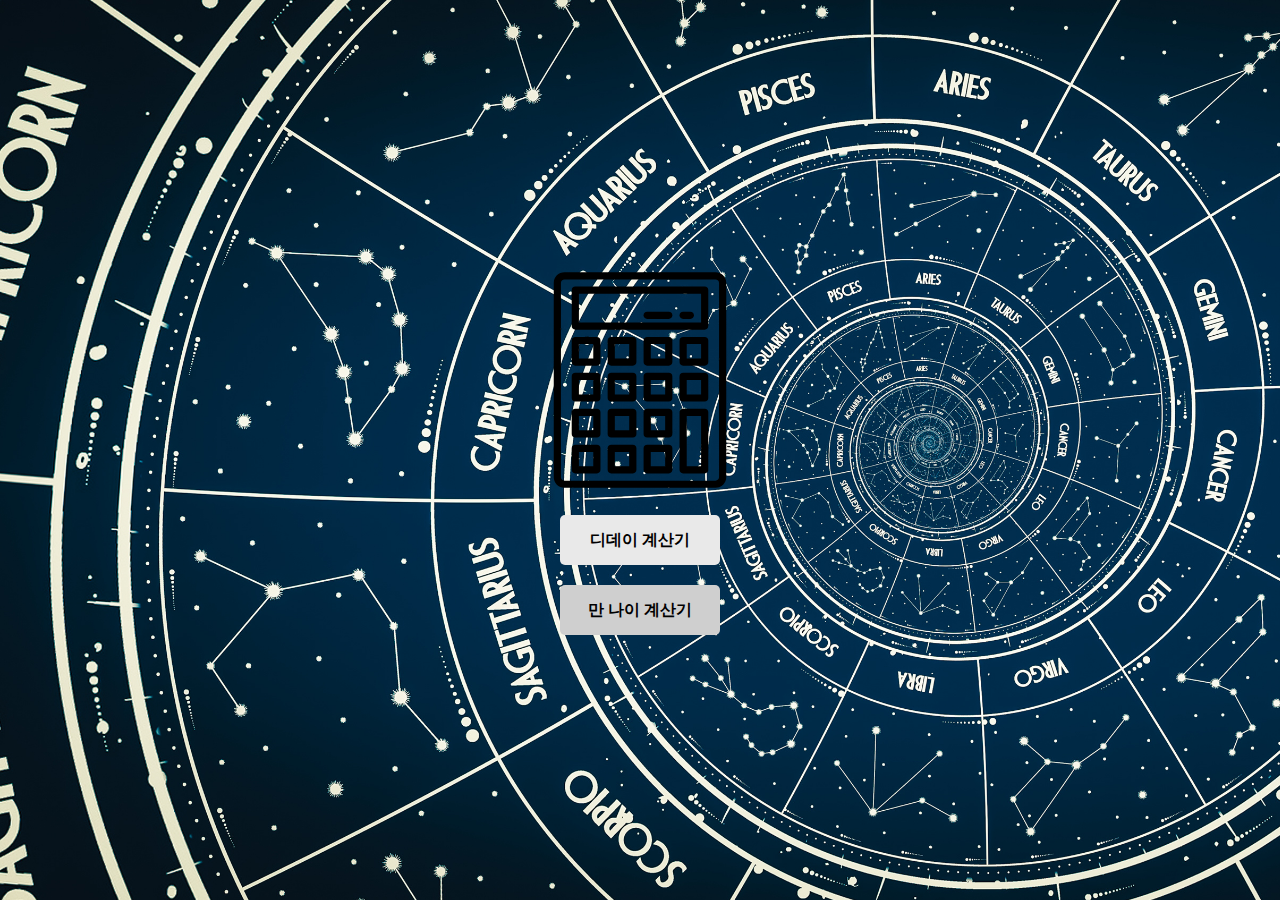
==== index.html @ 4eab1306 "파일경로 변경" ====
<!DOCTYPE html>
<html lang="en">
  <head>
    <meta charset="UTF-8" />
    <meta http-equiv="X-UA-Compatible" content="IE=edge" />
    <meta name="viewport" content="width=device-width, initial-scale=1.0" />
    <title>계산기 메인화면</title>
    <link rel="stylesheet" href="./lib/css/reset.css" />
    <link rel="stylesheet" href="./lib/css/common.css" />
  </head>
  <body>
    <div class="wrapper">
      <div class="container main">
        <div class="content">
          <div class="mainImg">
            <img src="./images/main/calc.svg" alt="메인화면 계산기 이미지" />
          </div>

          <div class="flexBtn">
            <button onclick="movePage()">디데이 계산기</button>
            <button style="cursor: default">만 나이 계산기</button>
          </div>
        </div>
      </div>
    </div>
    <script src="./lib/js/home.js"></script>
  </body>
</html>
---- lib/css/common.css ----
.wrapper {
  width: 100vw;
  height: 100vh;
}
.container {
  min-width: 100vw;
  min-height: 100vh;
  display: grid;
  place-items: center;
  padding: 20px;
  text-align: center;
}
.container .content {
  width: 100%;
  display: flex;
  flex-direction: column;
  gap: 20px;
  align-items: center;
}

/* loading-box */
.container .loading-box {
  width: 300px;
  height: 300px;
  display: flex;
  flex-direction: column;
  align-items: center;
  justify-content: center;
  padding: 20px;
  border-radius: 10px;
  background: #fbfbfb;
  box-shadow: 16px 16px 34px 6px rgba(0, 0, 0, 0.25);
}
.container .loading-box img {
  width: 150px;
  height: 150px;
  vertical-align: middle;
}
.container .loading-box p {
  font-size: 24px;
}

/* main page */
.container.main {
  background: url(../../images/main/mainbg01.jpeg);
  background-size: cover;
}
.container .mainImg {
  width: 230px;
  height: 230px;
}

/* sub1 page */
.container .content.inputTxt > .dayInput {
  margin-top: 20px;
}
.container .dayInput {
  display: flex;
  gap: 10px;
  justify-content: center;
  width: calc(100% - 30%);
}
.container .dayInput form {
  display: flex;
  gap: 10px;
  width: 80%;
}
/* button */
.container .flexBtn {
  display: flex;
  flex-direction: column;
  gap: 20px;
  align-items: center;
}
.flexBtn button {
  width: 160px;
  height: 50px;
  border-radius: 5px;
}
.flexBtn button:first-child {
  background-color: #e9e9e9;
  font-size: 16px;
  font-weight: 600;
}
.flexBtn button:last-child {
  background-color: #cfcfcf;
  font-size: 16px;
  font-weight: 600;
}

/* input */
/* .dayInput { display:flex; align-items:center; gap:10px; width:15%; } */
.dayInput select {
  height: 40px;
  text-align: center;
}
/* .dayInput select option {  } */
.dayInput button {
  width: 10%;
  background: #000;
  color: #fff;
  font-weight: 600;
}

/* sub2 page */
.container .gnb {
  width: 40px;
  height: 40px;
  position: absolute;
  top: 0;
  right: 18px;
}
.container .gnb .icon {
  width: 40px;
}
.gnb .icon:hover {
  cursor: pointer;
}
.container .content.dayCalcResult {
  padding: 100px 0;
  background: #dce6ff;
}
.container .mainImg.end {
  width: 150px;
  height: 150px;
}

.container .resultInput {
  display: flex;
  flex-direction: column;
  justify-content: center;
  width: 420px;
  height: 220px;
  text-align: center;
  background: #fff;
  border: 1px solid #000;
}
.container .resultInput p {
  font-size: 18px;
}
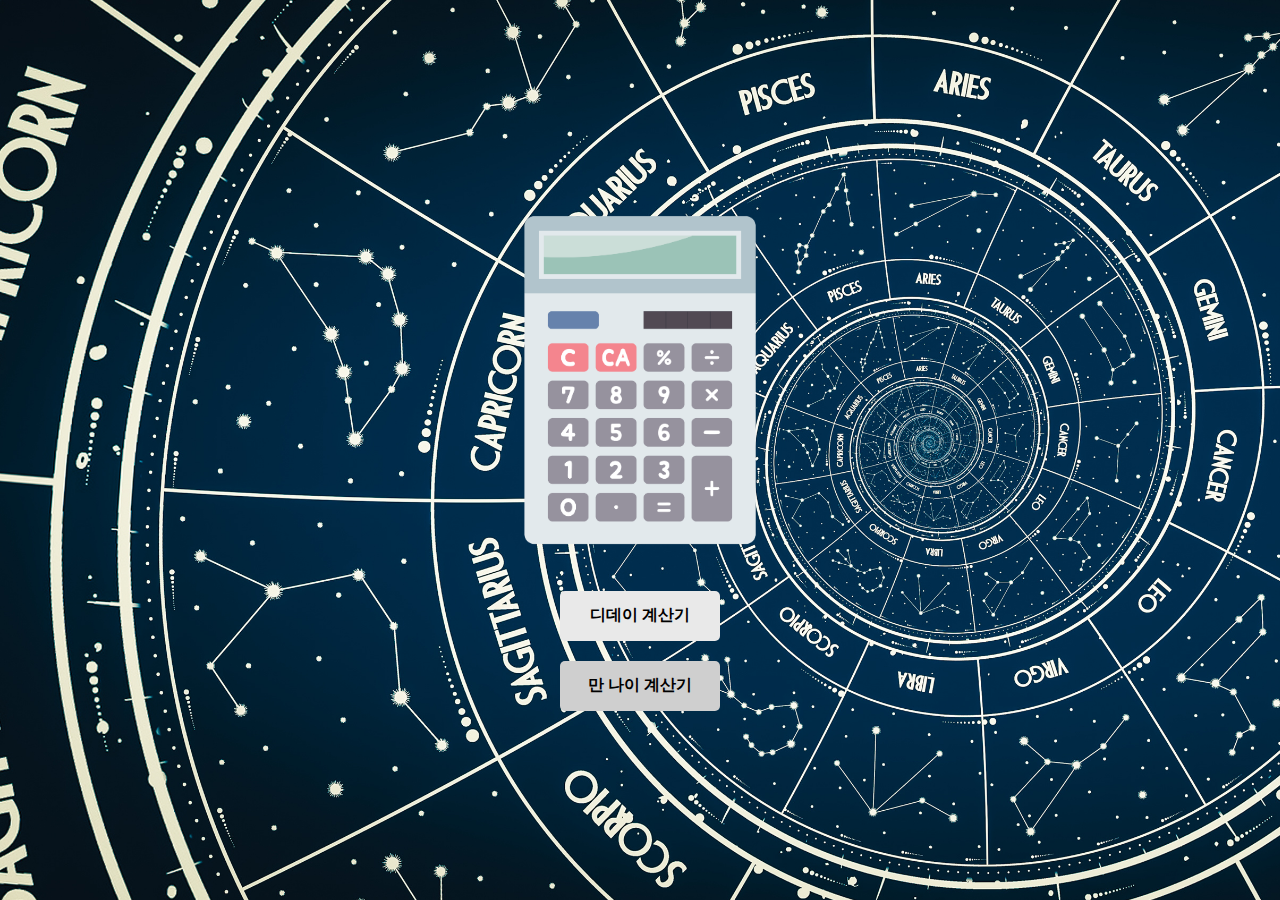
==== commit f76ab289: "main 계산기 이미지 변경 및 mainImg css 변경" ====
--- a/index.html
+++ b/index.html
@@ -13,7 +13,10 @@
       <div class="container main">
         <div class="content">
           <div class="mainImg">
-            <img src="./images/main/calc.svg" alt="메인화면 계산기 이미지" />
+            <img
+              src="./images/main/calcImg02.png"
+              alt="메인화면 계산기 이미지"
+            />
           </div>
 
           <div class="flexBtn">
--- a/lib/css/common.css
+++ b/lib/css/common.css
@@ -46,8 +46,8 @@
   background-size: cover;
 }
 .container .mainImg {
-  width: 230px;
-  height: 230px;
+  width: 300px;
+  height: auto;
 }
 
 /* sub1 page */
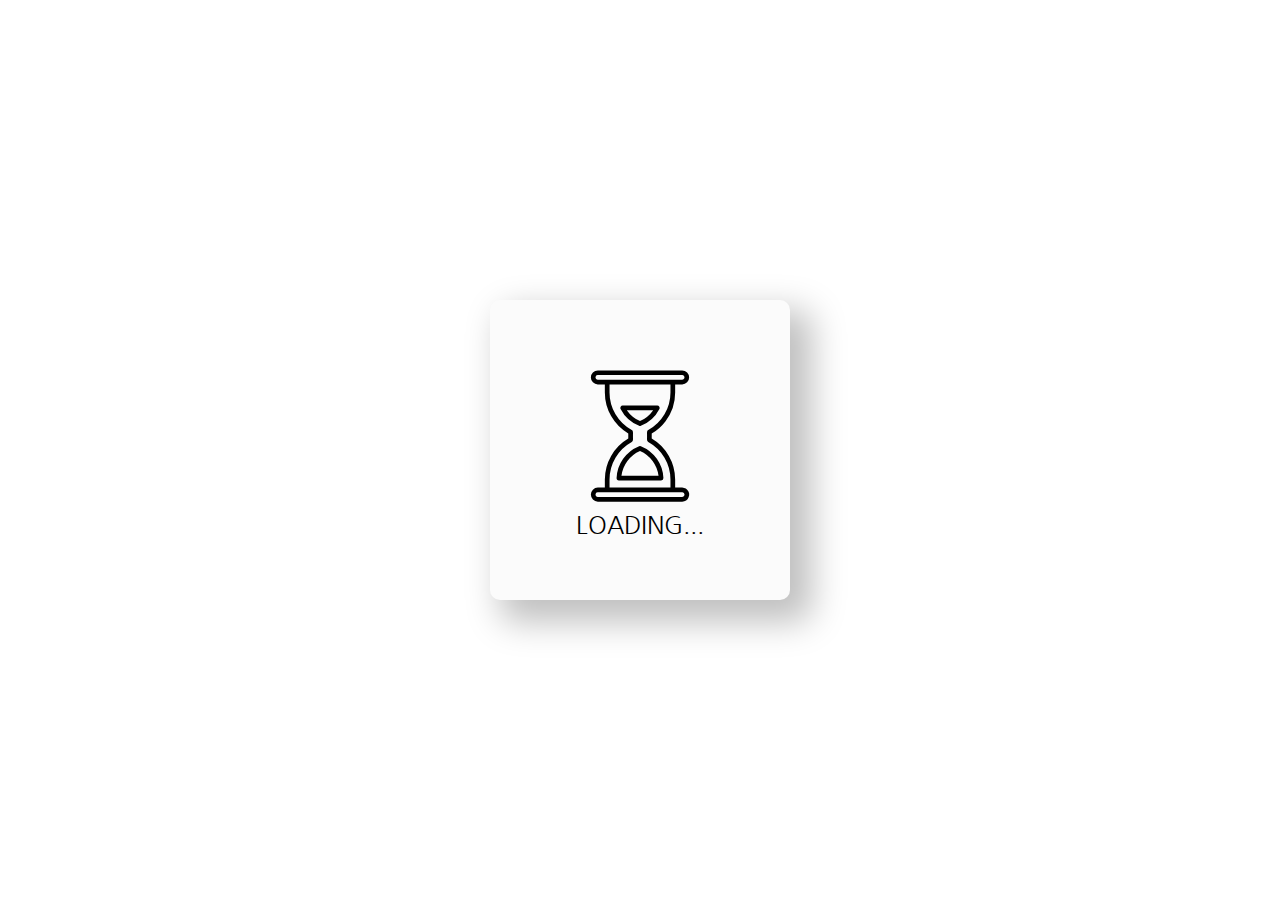
==== commit 952b643b: "로딩페이지 구현 작업중" ====
--- a/index.html
+++ b/index.html
@@ -11,6 +11,14 @@
   <body>
     <div class="wrapper">
       <div class="container main">
+        <!-- 로딩 화면  -->
+        <div class="loading-con">
+          <div class="loading-box">
+            <img src="../images/loading/loadingBar.svg" alt="loading image" />
+            <p>LOADING...</p>
+          </div>
+        </div>
+        <!--// 로딩 화면  -->
         <div class="content">
           <div class="mainImg">
             <img
--- a/lib/css/common.css
+++ b/lib/css/common.css
@@ -14,11 +14,22 @@
   width: 100%;
   display: flex;
   flex-direction: column;
-  gap: 20px;
+  gap: 12px;
   align-items: center;
 }
 
 /* loading-box */
+.container .loading-con {
+  width: 100%;
+  height: 100vh;
+  position: fixed;
+  top: 0;
+  left: 0;
+  display: flex;
+  justify-content: center;
+  align-items: center;
+  background-color: #fff;
+}
 .container .loading-box {
   width: 300px;
   height: 300px;
@@ -42,8 +53,8 @@
 
 /* main page */
 .container.main {
-  background: url(../../images/main/mainbg01.jpeg);
-  background-size: cover;
+  background: url(../../images/main/mainBg_03.jpeg);
+  background-size: contain;
 }
 .container .mainImg {
   width: 300px;
@@ -51,6 +62,13 @@
 }
 
 /* sub1 page */
+.container.sub {
+  background-color: #fcfdee;
+}
+.container .subImg {
+  width: 200px;
+  height: auto;
+}
 .container .content.inputTxt > .dayInput {
   margin-top: 20px;
 }
@@ -117,8 +135,9 @@
   cursor: pointer;
 }
 .container .content.dayCalcResult {
-  padding: 100px 0;
-  background: #dce6ff;
+  padding: 120px 0;
+  background: #ece1fc;
+  font-size: 24px;
 }
 .container .mainImg.end {
   width: 150px;
@@ -136,5 +155,9 @@
   border: 1px solid #000;
 }
 .container .resultInput p {
-  font-size: 18px;
+  font-size: 20px;
 }
+.container .resultInput p:nth-child(1) {
+  font-weight: bold;
+  padding-bottom: 5px;
+}
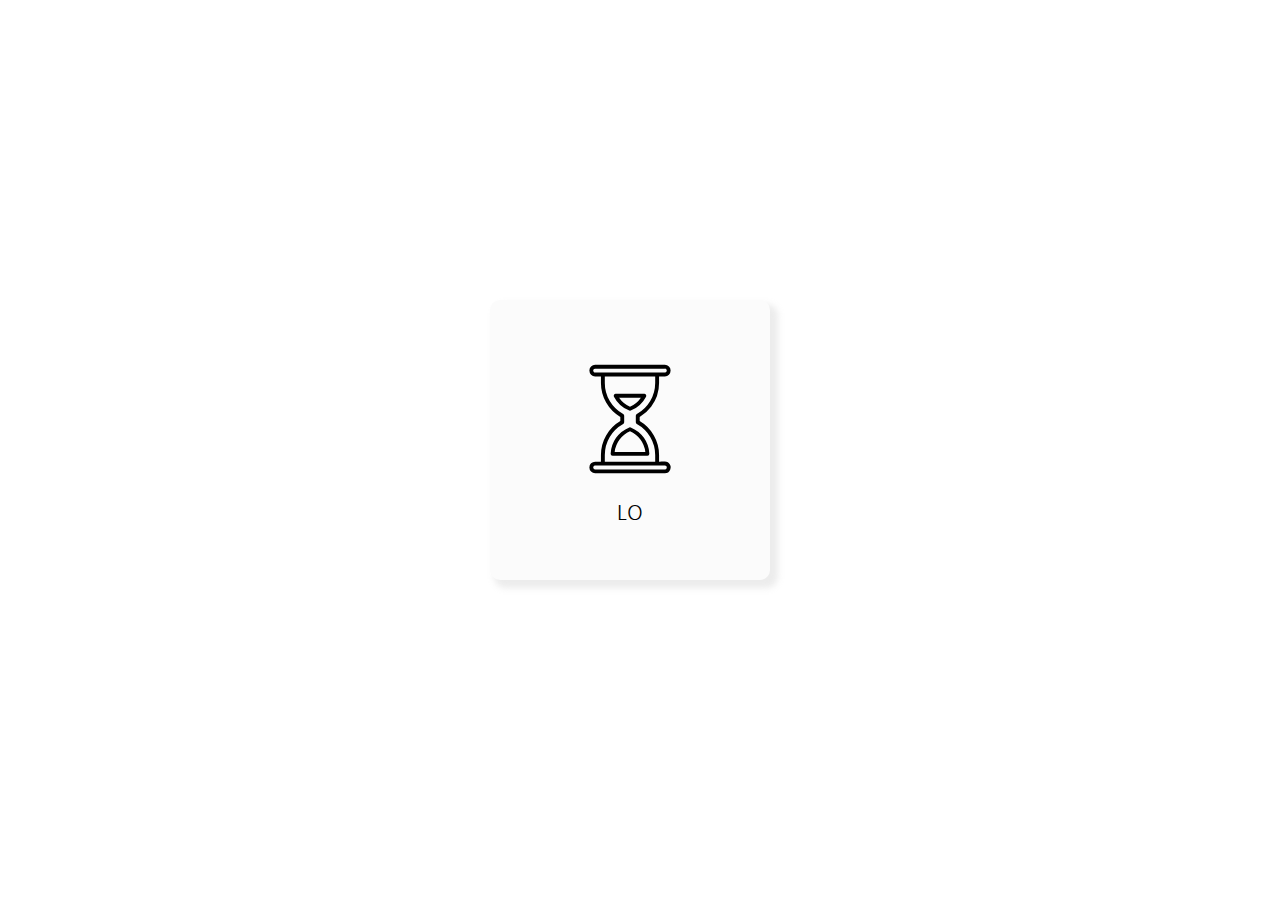
==== commit 7c43a61a: "loading 시간 조절" ====
--- a/index.html
+++ b/index.html
@@ -14,8 +14,12 @@
         <!-- 로딩 화면  -->
         <div class="loading-con">
           <div class="loading-box">
-            <img src="../images/loading/loadingBar.svg" alt="loading image" />
-            <p>LOADING...</p>
+            <img
+              src="../images/loading/loadingBar.svg"
+              id="loading-bar"
+              alt="로딩이미지"
+            />
+            <p id="loading-txt"></p>
           </div>
         </div>
         <!--// 로딩 화면  -->
--- a/lib/css/common.css
+++ b/lib/css/common.css
@@ -25,14 +25,15 @@
   position: fixed;
   top: 0;
   left: 0;
-  display: flex;
-  justify-content: center;
-  align-items: center;
+  display: block;
   background-color: #fff;
 }
 .container .loading-box {
-  width: 300px;
-  height: 300px;
+  width: 280px;
+  height: 280px;
+  position: absolute;
+  top: calc(50% - 150px);
+  left: calc(50% - 150px);
   display: flex;
   flex-direction: column;
   align-items: center;
@@ -40,17 +41,31 @@
   padding: 20px;
   border-radius: 10px;
   background: #fbfbfb;
-  box-shadow: 16px 16px 34px 6px rgba(0, 0, 0, 0.25);
+  box-shadow: 6px 6px 6px 2px rgba(179, 178, 178, 0.25);
 }
 .container .loading-box img {
-  width: 150px;
-  height: 150px;
+  width: 124px;
   vertical-align: middle;
+  margin-bottom: 20px;
 }
 .container .loading-box p {
-  font-size: 24px;
+  display: inline-block;
+  animation-name: cursor;
+  animation-duration: 0.3s;
+  animation-iteration-count: infinite;
+  font-size: 20px;
 }
-
+@keyframes cursor {
+  0% {
+    border-right: 1px solid #fff;
+  }
+  50% {
+    border-right: 1px solid #000;
+  }
+  100% {
+    border-right: 1px solid #fff;
+  }
+}
 /* main page */
 .container.main {
   background: url(../../images/main/mainBg_03.jpeg);
